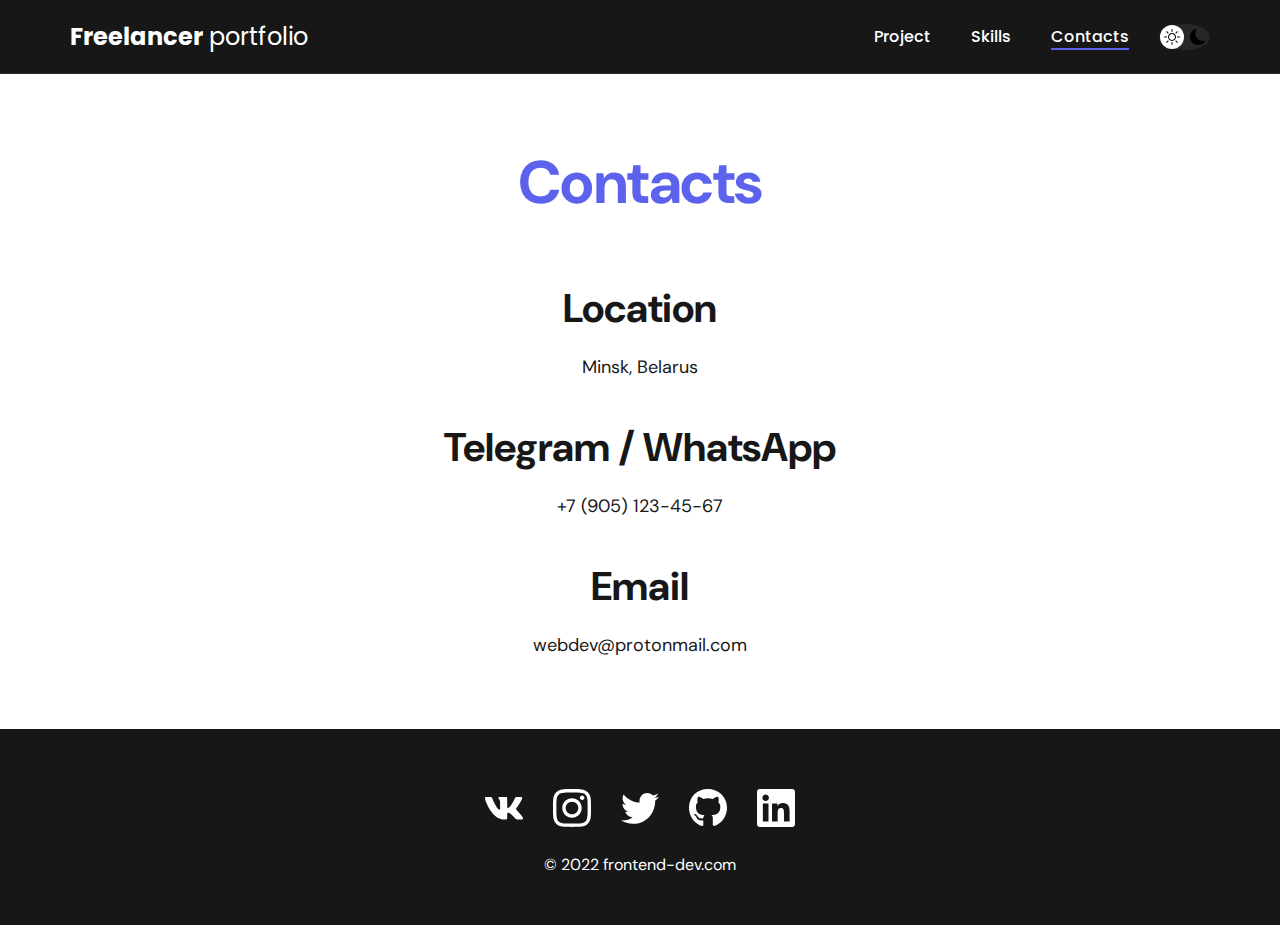
==== contacts.html @ f3a43516 "Add files via upload" ====
<!DOCTYPE html>
<html lang="en">

<head>
    <meta charset="UTF-8">
    <meta http-equiv="X-UA-Compatible" content="IE=edge">
    <meta name="viewport" content="width=device-width, initial-scale=1.0">
    <title>Portfolio</title>
    <link rel="stylesheet" href="/css/main.css">
</head>

<body>
    <nav class="nav">
        <div class="container">
            <div class="nav-row">
                <a href="/index.html" class="logo"><strong>Freelancer</strong> portfolio</a>

                <button class="dark-mode-btn">
                    <img src="./image/icon/sun.svg" alt="light" class="dark-mode-btn__icon">
                    <img src="./image/icon/moon.svg" alt="light" class="dark-mode-btn__icon">

                </button>

                <ul class="nav-list">
                    <li class="nav-list__item"><a href="index.html" class="nav_list__link">Project</a>
                    </li>
                    <li class="nav-list__item"><a href="skills.html" class="nav_list__link">Skills</a></li>
                    <li class="nav-list__item"><a href="contacts.html" class="nav_list__link--active">Contacts</a></li>
                </ul>
            </div>
        </div>
    </nav>




    <main class="section">
        <div class="container">

            <h1 class="title-1">Contacts</h1>

            <ul class="content-list">
                <li class="content-list__item">
                    <h2 class="title-2">Location </h2>
                    <p>Minsk, Belarus</p>
                </li>
                <li class="content-list__item">
                    <h2 class="title-2">Telegram / WhatsApp </h2>
                    <p>+7 (905) 123-45-67</p>
                </li>
                <li class="content-list__item">
                    <h2 class="title-2">Email </h2>
                    <p>webdev@protonmail.com</p>
                </li>
            </ul>

        </div>
    </main>


    <footer class="footer">
        <div class="container">
            <div class="footer__wraper">
                <ul class="social">
                    <li class="social__item"><a href="#!"><img src="./image/icon/vk.svg" alt="Link"></a></li>
                    <li class="social__item"><a href="#!"><img src="./image/icon/instagram.svg" alt="Link"></a></li>
                    <li class="social__item"><a href="#!"><img src="./image/icon/twitter.svg" alt="Link"></a></li>
                    <li class="social__item"><a href="#!"><img src="./image/icon/gitHub.svg" alt="Link"></a></li>
                    <li class="social__item"><a href="#!"><img src="./image/icon/linkedIn.svg" alt="Link"></a></li>
                </ul>
                <div class="copyright">
                    <p>© 2022 frontend-dev.com</p>
                </div>


            </div>
        </div>
    </footer>


    <script src="./js/main.js"></script>
</body>

</html>
---- css/main.css ----
@import url(/css/reset.css);
@import url('https://fonts.googleapis.com/css2?family=DM+Sans:wght@400;500;700&family=Poppins:wght@400;500&display=swap');

/* font-family: 'DM Sans', sans-serif;
font-family: 'Poppins', sans-serif; */



:root {
    --black: #171718;
    --black-border: #26292D;
    --white: #fff;
    --purple: #5C62EC;

    --dark-bg: var(--black);
    --dark-border: var(--black-border);
    --header-text: var(--white);
    --accent: var(--purple);


    /* Light mode */
    --page-bg: var(--white);
    --text-color: var(--black);

}





.dark {
    /* Dark mode */
    --page-bg: #252526;
    --text-color: var(--white);
}


html,
body {
    display: flex;
    flex-direction: column;
    min-height: 100vh;

    font-family: 'DM Sans', sans-serif;



    /* light mode */
    background-color: var(--page-bg);
    color: var(--text-color);
}

.container {
    margin: 0 auto;
    padding: 0 15px;
    max-width: 1170px;
}


/* NAVIGATION */

.nav {
    padding: 19px 0;
    border-bottom: 1px solid var(--dark-border);
    background-color: var(--dark-bg);
    color: var(--white);
    letter-spacing: normal;
}

.nav-row {
    display: flex;
    flex-wrap: wrap;
    justify-content: flex-end;
    align-items: center;
    column-gap: 30px;
    row-gap: 20px;
}

.logo {
    margin-right: auto;
    color: var(--header-text);
    font-size: 24px;
    font-family: 'Poppins', sans-serif;
    text-decoration: none;
}

.logo strong {
    font-weight: 700;
}

/* NAV_LIST */

.nav-list {
    display: flex;
    flex-wrap: wrap;
    align-items: center;
    column-gap: 40px;
    font-size: 16px;
    font-weight: 500;
    font-family: 'Poppins', sans-serif;
}



.nav_list__link {
    color: var(--header-text);
    transition: opacity 0.2s ease-in;
}

.nav_list__link:hover {
    opacity: 0.8;
}

.nav_list__link--active {
    position: relative;
    color: var(--header-text);
}

.nav_list__link--active::before {
    content: '';

    position: absolute;
    left: 0;
    top: 100%;

    display: block;
    height: 2px;
    width: 100%;
    background-color: var(--accent);
}

/* Dark mode btn */

.dark-mode-btn {
    order: 9;
    position: relative;
    display: flex;
    justify-content: space-between;
    width: 51px;
    height: 26px;
    padding: 5px;
    border-radius: 50%;
    background-color: #272727;
}

.dark-mode-btn::before {
    content: '';
    position: absolute;
    top: 1px;
    left: 1px;

    display: block;
    width: 24px;
    height: 24px;

    border-radius: 50px;
    background-color: var(--white);

    transition: left 0.2s ease-in;
}

.dark-mode-btn--active::before {
    left: 26px;
}

.dark-mode-btn__icon {
    position: relative;
    z-index: 9;
}

/* Header */

.header {
    display: flex;
    justify-content: center;
    align-items: center;
    padding: 40px 0;
    min-height: 695px;
    background-color: var(--dark-bg);
    background-image: url('./../image/header-bg.png');
    background-repeat: no-repeat;
    background-size: auto;
    background-position: center center;

    color: var(--header-text);
    text-align: center;


}

.header__wrapper {
    padding: 0 15px;
    max-width: 660px;

}

.header__title {
    margin-bottom: 20px;
    font-size: 40px;
    font-weight: 700;
    line-height: 1.4;

}

.header__title strong {
    font-size: 60px;
    font-weight: 700;
}

.header__title em {
    font-style: normal;
    color: var(--accent);
}

.header__text {
    margin-bottom: 40px;
    font-size: 18px;
    line-height: 1.333;
}

.header__text p+p {
    margin-top: 1em;
}

.btn {
    display: inline-block;
    height: 48px;
    padding: 12px 28px;
    border-radius: 5px;
    background-color: var(--accent);
    color: var(--header-text);
    letter-spacing: 0.15px;
    font-size: 16px;
    font-weight: 500;

    transition: opacity 0.2s ease-in;
}

.btn:hover {
    opacity: 0.6;
}

.btn:active {
    position: relative;
    top: 1px;
}

/* btn-outline */

.btn-outline {
    display: flex;
    column-gap: 10px;

    align-items: center;

    width: 169px;
    height: 48px;
    padding: 12px 20px;
    border-radius: 5px;
    border: 1px solid #000;
    color: var(--black-border);
    background-color: var(--white);





    transition: opacity 0.2s ease-in;
}

.btn-outline:hover {
    opacity: 0.6;
}

.btn-outline:active {
    position: relative;
    top: 1px;
}

/* General */

.section {
    padding: 70px 0;
}

.title-1 {
    margin-bottom: 60px;
    font-size: 60px;
    font-weight: 700;
    line-height: 78px;
    letter-spacing: -0.5px;
    color: var(--accent);
    text-align: center;
}

/* Project */

.project__img {
    width: 270px;
    height: 270px;
    border-radius: 10px;
}

.projects {
    display: flex;
    flex-wrap: wrap;
    column-gap: 30px;
    row-gap: 30px;
    justify-content: center;

}

.project {
    max-width: 370px;
    background-color: var(--white);
    box-shadow: 0px 5px 35px rgba(0, 0, 0, 0.25);
    border-radius: 10px;

}

.project__title {
    padding: 15px 20px 25px;
    font-style: normal;
    font-weight: 700;
    font-size: 24px;
    line-height: 1.3;
    color: #171718;
}

/* Project details */

.project-details {
    margin: 0 auto;
    max-width: 865px;
    display: flex;
    flex-direction: column;
    align-items: center;
    text-align: center;
}

.project-details__cover {
    max-width: 100%;
    margin-bottom: 40px;
    box-shadow: (0px 5px 35px rgba(0, 0, 0, 0.25));
    border-radius: 10px;

}

.project-details__desc {
    margin-bottom: 30px;
    font-weight: 700;
    font-size: 24px;
    line-height: 1.3;
}

/* Content-list */

.title-2 {
    font-weight: 700;
    font-size: 40px;
    line-height: 1.3;
    margin-bottom: 20px;
}

.content-list {
    margin: 0 auto;
    max-width: 570px;
    display: flex;
    flex-direction: column;
    align-items: center;
    row-gap: 40px;
    text-align: center;
}

.content-list__item {
    font-size: 18px;
    line-height: 1.5;
}

/* Footer */

.footer {
    margin-top: auto;
    background-color: var(--dark-bg);
    padding: 60px 0 50px;
    color: var(--header-text);
}

.footer__wraper {
    display: flex;
    flex-direction: column;
    align-items: center;
    row-gap: 27px;
}

.social {
    display: flex;
    column-gap: 30px;
    align-items: center;
}

.copyright {
    font-size: 16px;
}


@media (max-width: 620px) {
    .header {
        min-height: unset;
    }


    .header__title {
        font-size: 30px;
    }

    .header__title strong {
        font-size: 40px;
    }

    .nav-row {
        justify-content: space-between;
    }

    .dark-mode-btn {
        order: 0;
    }


    .section {
        padding: 40px 0;
    }


    .title-1 {
        margin-bottom: 30px;
        font-size: 40px;
    }

    .title-2 {
        margin-bottom: 10px;
        font-size: 30px;
    }

    .project {
        justify-content: center;
    }

    .project__title {
        font-size: 22px;
    }


    .footer {
        padding: 40px 0 30px;
    }

    .footer__wraper {
        row-gap: 20px;
    }

    .social {
        column-gap: 20px;
    }

    .social__item {
        width: 28px;

    }

    .content-list {
        row-gap: 20px;
    }

    .content-list__item {
        font-size: 16px;
    }


}
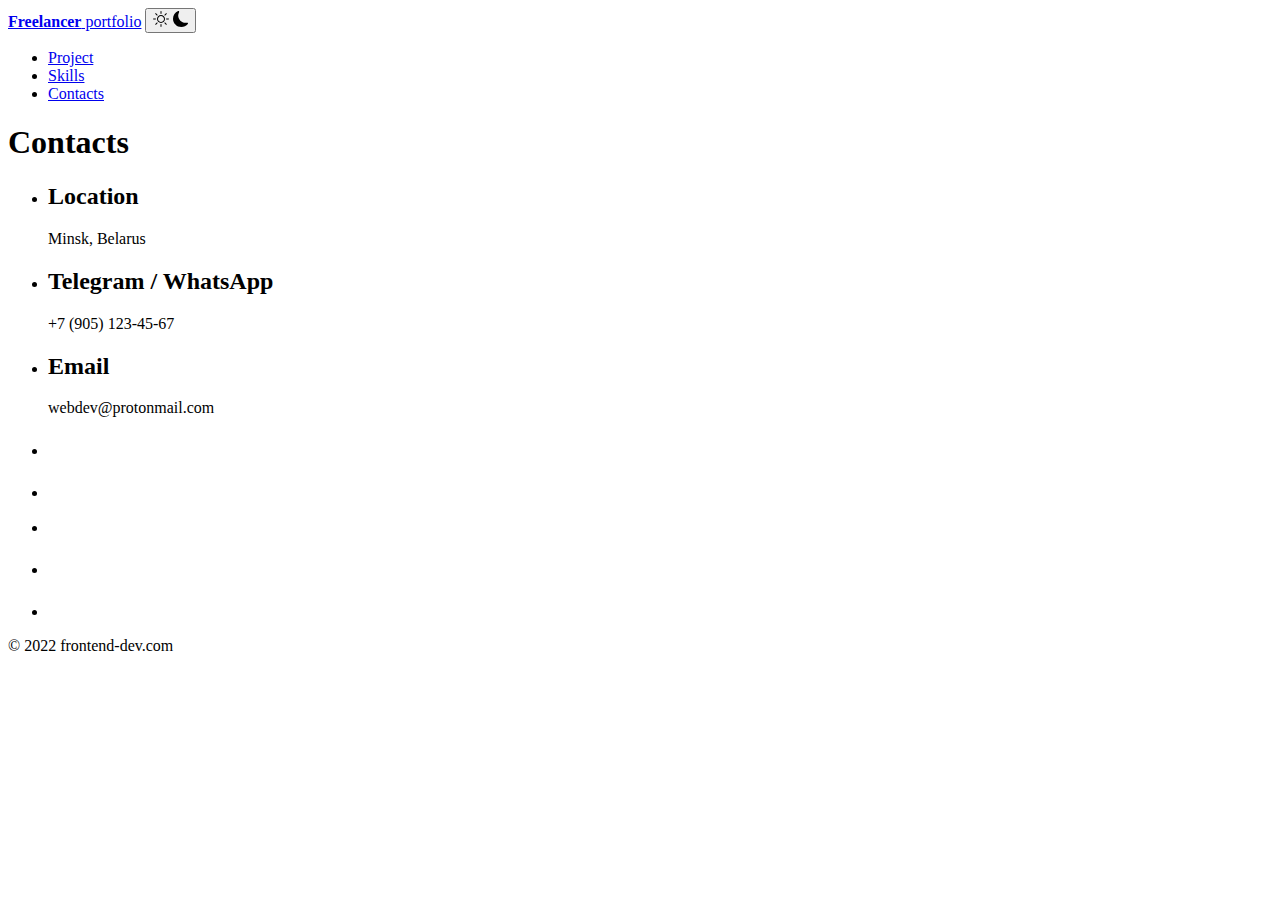
==== commit a8520bdc: "Update contacts.html" ====
--- a/contacts.html
+++ b/contacts.html
@@ -6,7 +6,7 @@
     <meta http-equiv="X-UA-Compatible" content="IE=edge">
     <meta name="viewport" content="width=device-width, initial-scale=1.0">
     <title>Portfolio</title>
-    <link rel="stylesheet" href="/css/main.css">
+    <link rel="stylesheet"  type="text/css href="css/main.css">
 </head>
 
 <body>
@@ -81,4 +81,4 @@
     <script src="./js/main.js"></script>
 </body>
 
-</html>+</html>
